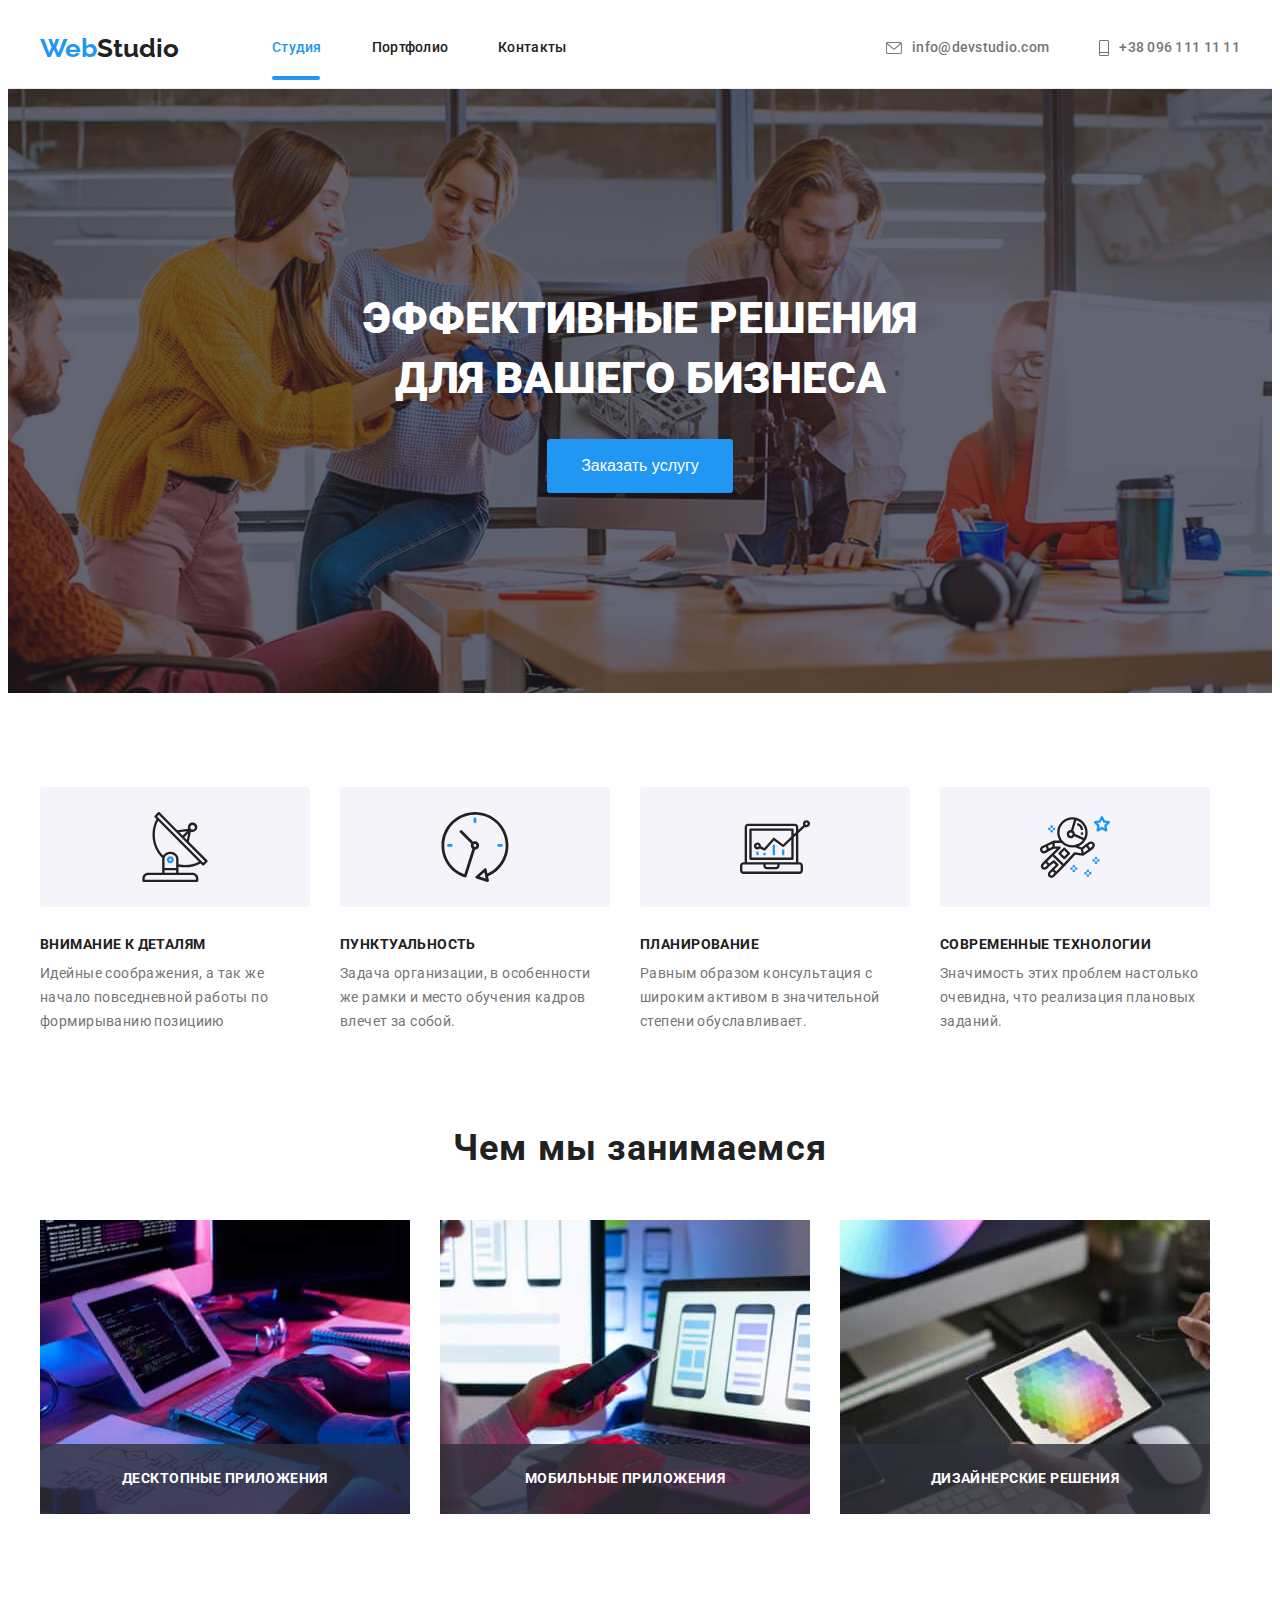
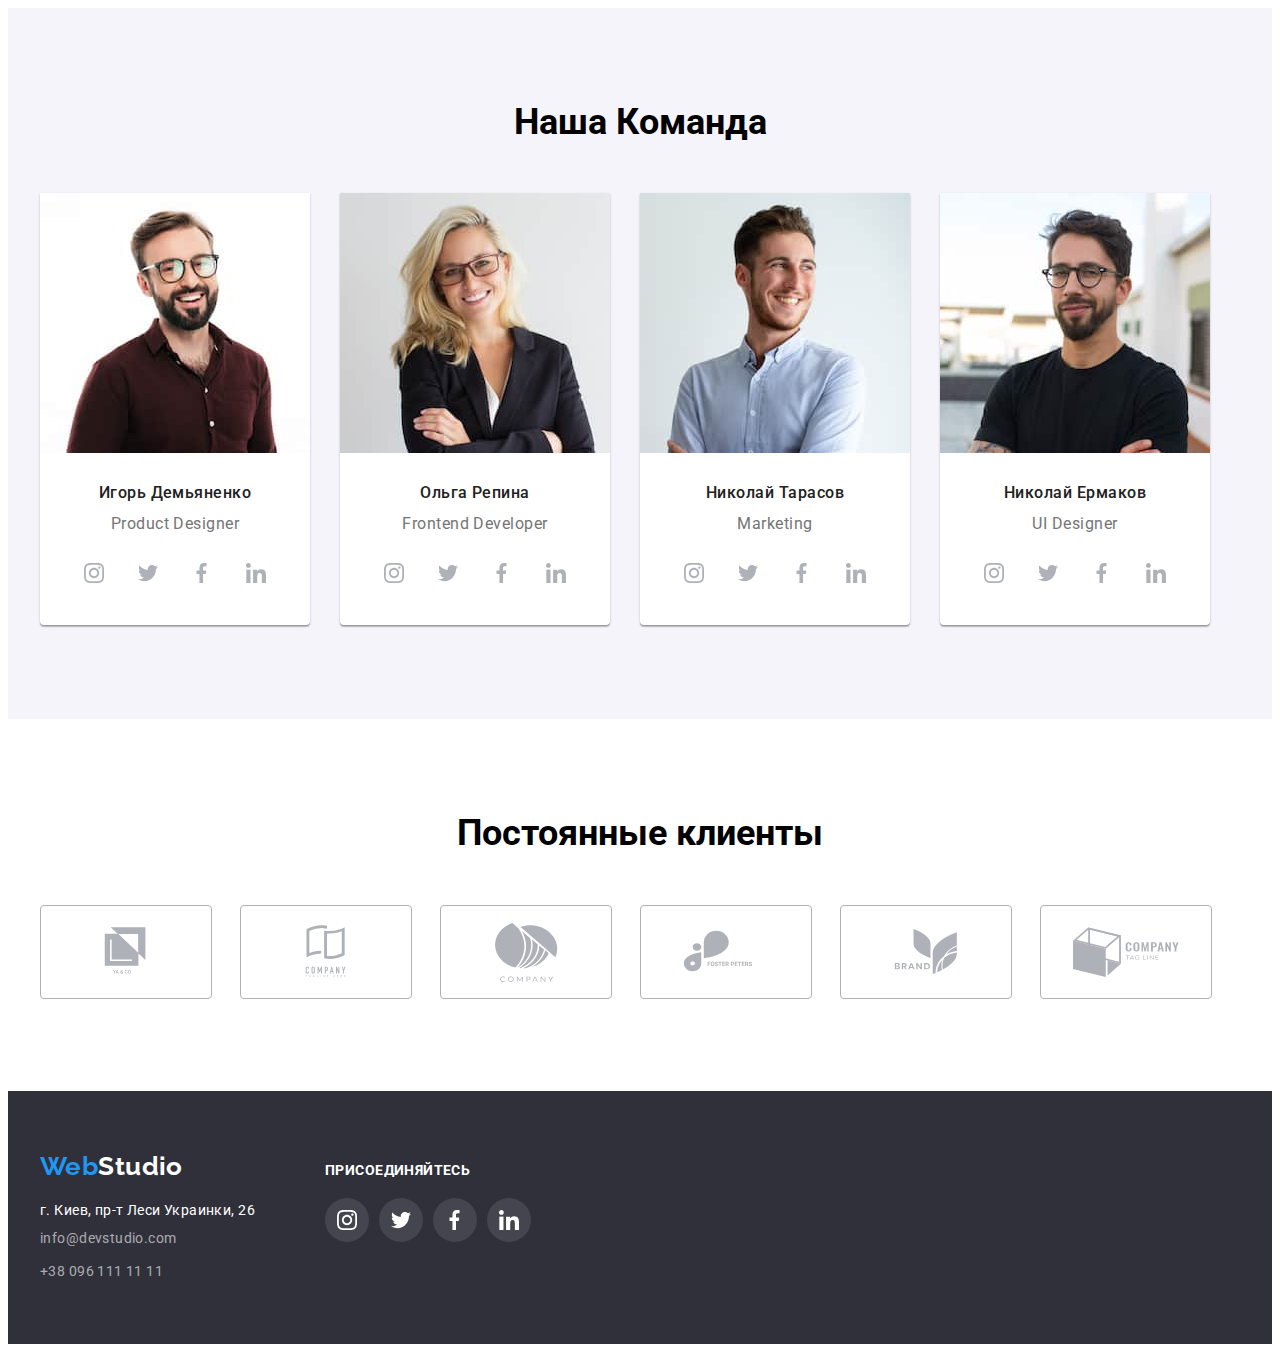
==== index.html @ e5b4b484 "Исправлены адреса для перехода на страницу" ====
<!doctype html>
<html lang="en">
<head>
    <meta charset="UTF-8">
    <meta http-equiv="X-UA-Compatible" content="IE=edge">
    <link rel="stylesheet" href="https://cdnjs.cloudflare.com/ajax/libs/modern-normalize/1.1.0/modern-normalize.min.css" 
    integrity="sha512-wpPYUAdjBVSE4KJnH1VR1HeZfpl1ub8YT/NKx4PuQ5NmX2tKuGu6U/JRp5y+Y8XG2tV+wKQpNHVUX03MfMFn9Q==" crossorigin="anonymous" referrerpolicy="no-referrer" />
    <meta name="viewport" content="width=device-width, initial-scale=1.0">
    <link rel="preconnect" href="https://fonts.googleapis.com">
    <link rel="preconnect" href="https://fonts.gstatic.com" crossorigin>
    <link rel="preconnect" href="https://fonts.googleapis.com">
    <link rel="preconnect" href="https://fonts.gstatic.com" crossorigin>
    <link href="https://fonts.googleapis.com/css2?family=Raleway:wght@700&family=Roboto:wght@400;500;700;900&display=swap" rel="stylesheet">
    <!-- <link href="https://fonts.googleapis.com/css2?family=Raleway:wght@200&display=swap" rel="stylesheet"> -->
     <link rel="stylesheet" href="css/style.css"> 
    <title>Studio</title>
</head>
<body>
    <!-- Header -->
   
          <header class="header">
                <div class="container contacts-header" >
                <nav class="main-nav">
                   
                    <a class="web-studio" href="https://www.coherence.digital/"><span class="web">Web</span>Studio</a>
                
                    <ul class="site-nav">
                        <li class="item"><a class="text-studio" href="#">Студия</a></li>
                        <li class="item"><a class="text-portfolio" href="https://den4icguti.github.io/-goit-markup-hw-05/portfolio.html">Портфолио</a></li>
                        <li class="item"><a class="contacts" href="#">Контакты</a></li>
                    </ul>
                   
                </nav>
                
                       <ul class="contacts-header">
                       <li class="item">
                             
                                <a class="mail-header" href="mailto:info@devstudio">
                                    
                                    <svg class="icon-right" width="16" height="12">
                                        <use  href="./img/spraits.svg#icon-mail"></use>
                                     </svg>
                                    
                                    info@devstudio.com</a>
                            </li>
                            <li class="item"><a class="tel-header" href="tel:+380961111111">
                                <svg class="icon-right" width="10" height="16">
                                    <use  href="./img/spraits.svg#smart"></use>
                                 </svg>
                                 +38 096 111 11 11</a>
                        </li>
                        </ul>
                 </div>
                      
            </header><!-- /Header -->
        
       
    <!-- Banner_content -->
    <main>
           <section class="banner">
                <div class="container">
                        <h1 class="banner__text">
                           Эффективные решения <br> для вашего бизнеса
                        </h1>
                       
                            <button  class="btn-text-banner" type="button"  data-modal-open >Заказать услугу</button>
                                <div class="backdrop is-hidden" data-modal>
                                  
                        <div class="close">
                            <button data-modal-close>X

                                </button>
                                </div>    
                            
                        </div>
                    </div>
             </section>

           <!-- /Banner_content -->
    
            
       
      <!-- Features -->

      <section class="section ">
         <div class="container">
                <ul class="features">
                    <li class="description-item">
                        <div class="icon-features">
                            <svg class="icons-feature" width="70" height="70">
                                <use href="./img/spraits.svg#antenna"></use>
                             </svg>
                        </div>
                        <h3 class="text-features">Внимание к деталям</h3>
                        <p class="description">
                           Идейные соображения, а так же начало повседневной работы по формирыванию позициию
                        </p>
                       
                    </li>
                    <li  class="description-item">
                        <div class="icon-features">
                            <svg class="icons-feature" width="70" height="70">
                                <use href="./img/spraits.svg#clock"></use>
                             </svg>
                        </div>
                        <h3  class="text-features">Пунктуальность</h3>
                        <p class="description">
                            Задача организации, в особенности же рамки и место обучения кадров влечет за собой.
                        </p>
                    </li>
                    <li class="description-item" >
                        <div class="icon-features">
                            <svg class="icons-feature" width="70" height="70">
                                <use href="./img/spraits.svg#diagram"></use>
                             </svg>
                        </div>
                        <h3 class="text-features"> Планирование </h3>
                        <p class="description">
                            Равным образом консультация с широким активом в значительной степени обуславливает.
                        </p>
                    </li>
                    <li  class="description-item">
                        <div class="icon-features">
                            <svg class="icons-feature" width="70" height="70">
                                <use href="./img/spraits.svg#astronaut"></use>
                             </svg>
                        </div>
                        <h3 class="text-features">Современные технологии</h3>
                        <p class="description">
                            Значимость этих проблем настолько очевидна, что реализация плановых заданий.
                        </p>
                    </li>
                </ul>
             </div>
         </section>
         
        
     
    
 <!-- /Features -->

            <!-- Works -->
                <section class=" section section-inner" >
                    <div class="container ">

                        <h2 class="technology">Чем мы занимаемся</h2>
                        <ul class="technology-inner">
                            
                                <div class="inner-technology">
                                    <li class="item-technology">
                                    <img class="img-technology" src="./img/image/img_1.jpg" width="370" height="294" alt="application Development" title="Application Development">
                                     <h2 class="inner-text">
                                        Десктопные приложения
                                    </h2>
                                </li>
                                </div>
                            
                            <div class="inner-technology">
                                <li class="item-technology">
                                    <img class="img-technology" src="./img/image/img_2.jpg" width="370" height="294" alt="adaptation" title="Adaptation">
                                    <h2 class="inner-text">
                                        Мобильные приложения
                                    </h2>
                                </li>
                            </div>
                           
                            <div class="inner-technology">
                                <li class="item-technology">
                                    <img class="img-technology" src="./img/image/img_3.jpg" width="370" height="294" alt="adaptation" title="Adaptation">
                                    <h2 class="inner-text">
                                        Дизайнерские решения
                                    </h2>
                                </li>
                            </div>    
                          
                    
                </ul>
    
                </section>
                   
                   
               

                <!-- Team__Work -->
                 <section class="inner-content section">
                     <div class="container">

                        <h2 class="our-team">
                            Наша Команда
                         </h2>
                         
                         <ul class="inner-team ">
                         
                             <li class="team"><img class="team-card" src="./img/image/works__team/img.jpg" width="270"  height="260" alt="" title="Игорь Демьяненко">
                                <div class="item-work">
                                    <h3 class="name-developer">
                                        Игорь Демьяненко
                                    </h3>
                                       
                                     <p class="position">
                                          Product Designer
                                      </p>
                                     <ul class="social-set">
                                         <li class="item-social">
                                             <a class="social-link" href="">
                                                <svg  class="item-socials"  width="20" height="20">
                                                    <use href="./img/spraits.svg#instagram"></use>
                                                 </svg>
                                             </a>
                                         
                                         </li>
                                         <li  class="item-social">
                                            <a class="social-link" href="">
                                                <svg  class="item-socials"  width="20" height="20">
                                                    <use   href="./img/spraits.svg#twitter"></use>
                                                 </svg>
                                             </a>
                                         </li>
                                         <li  class="item-social">
                                            <a class="social-link" href="#">
                                                <svg   class="item-socials"  width="20" height="20">
                                                    <use href="./img/symbol-defs.svg#facebook"></use>
                                                 </svg>
                                             </a>
                                         </li>

                                         <li  class="item-social">
                                            <a class="social-link" href="#">
                                                <svg  class="item-socials" width="20" height="20">
                                                    <use href="./img/spraits.svg#linkedin"></use>
                                                 </svg>
                                             </a>
                                         </li>  
                                     </ul>
                                </div>
                                
                             </li>

                             <li  class="team">
                                 <img class="team-card" src="./img/image/works__team/img_1.jpg" width="270" height="260" alt="" title="Ольга Репина">
                                 <div class="item-work">
                                    <h3 class="name-developer">
                                        Ольга Репина
                                     </h3>
                                     <p class="position">
                                         Frontend Developer
                                     </p>
                                     <ul class="social-set">
                                        <li class="item-social">
                                            <a class="social-link" href="">
                                               <svg  class="item-socials"  width="20" height="20">
                                                   <use href="./img/spraits.svg#instagram"></use>
                                                </svg>
                                            </a>
                                        
                                        </li>
                                        <li  class="item-social">
                                           <a class="social-link" href="">
                                               <svg  class="item-socials"  width="20" height="20">
                                                   <use   href="./img/spraits.svg#twitter"></use>
                                                </svg>
                                            </a>
                                        </li>
                                        <li  class="item-social">
                                           <a class="social-link" href="#">
                                               <svg   class="item-socials"  width="20" height="20">
                                                   <use href="./img/symbol-defs.svg#facebook"></use>
                                                </svg>
                                            </a>
                                        </li>

                                        <li  class="item-social">
                                           <a class="social-link" href="#">
                                               <svg  class="item-socials" width="20" height="20">
                                                   <use href="./img/spraits.svg#linkedin"></use>
                                                </svg>
                                            </a>
                                        </li>  
                                    </ul>
                                 </div>
                                 
                             </li>

                             <li  class="team">
                                 <img class="team-card" src="./img/image/works__team/img_2.jpg" width="270" height="260" alt="Николай Тарасов" title="Николай Тарасов">
                                 <div class="item-work">
                                    <h3 class="name-developer">
                                        Николай Тарасов
                                      </h3>
                                      <p class="position">
                                          Marketing
                                      </p>
                                      <ul class="social-set">
                                        <li class="item-social">
                                            <a class="social-link" href="">
                                               <svg  class="item-socials"  width="20" height="20">
                                                   <use  class="social-icon" href="./img/spraits.svg#instagram"></use>
                                                </svg>
                                            </a>
                                        
                                        </li>
                                        <li  class="item-social">
                                           <a class="social-link" href="">
                                               <svg  class="item-socials"  width="20" height="20">
                                                   <use  class="social-icon"  href="./img/spraits.svg#twitter"></use>
                                                </svg>
                                            </a>
                                        </li>
                                        <li  class="item-social">
                                           <a class="social-link" href="#">
                                               <svg   class="item-socials"  width="20" height="20">
                                                   <use  class="social-icon" href="./img/symbol-defs.svg#facebook"></use>
                                                </svg>
                                            </a>
                                        </li>

                                        <li  class="item-social">
                                           <a class="social-link" href="#">
                                               <svg  class="item-socials" width="20" height="20">
                                                   <use  class="social-icon" href="./img/spraits.svg#linkedin"></use>
                                                </svg>
                                            </a>
                                        </li>  
                                    </ul>
                                 </div>
                                 
                             </li>
                             
                             <li  class="team">
                                 <img class="team-card" src="./img/image/works__team/img_3.jpg" width="270" height="260"  alt="Николай Ермаков" title="Николай Ермаков">
                                 <div class="item-work">
                                    <h3 class="name-developer">
                                        Николай Ермаков
                                     </h3>
                                     <p class="position">
                                         UI Designer
                                     </p>
                                     <ul class="social-set">
                                        <li class="item-social">
                                            <a class="social-link" href="">
                                               <svg  class="item-socials"  width="20" height="20">
                                                   <use  class="social-icon" href="./img/spraits.svg#instagram"></use>
                                                </svg>
                                            </a>
                                        
                                        </li>
                                        <li  class="item-social">
                                           <a class="social-link" href="">
                                               <svg  class="item-socials"  width="20" height="20">
                                                   <use   class="social-icon" href="./img/spraits.svg#twitter"></use>
                                                </svg>
                                            </a>
                                        </li>
                                        <li  class="item-social">
                                           <a class="social-link" href="#">
                                               <svg   class="item-socials"  width="20" height="20">
                                                   <use  class="social-icon"  href="./img/symbol-defs.svg#facebook"></use>
                                                </svg>
                                            </a>
                                        </li>

                                        <li  class="item-social">
                                           <a class="social-link" href="#">
                                               <svg  class="item-socials" width="20" height="20">
                                                   <use  class="social-icon" href="./img/spraits.svg#linkedin"></use>
                                                </svg>
                                            </a>
                                        </li>  
                                    </ul>
                             
                                 </div>
                                 
                             </li>
                         </ul>

                     </div>
                    
                 </section>

                 <section class="section">
                     <div class="container">
                         <h2 class="our-team">Постоянные клиенты</h2>
                         <ul class="clients">
                             <li class="item-clients">
                                
                            <a class="link-company" href="">
                            <div class="inner-company">
                                <svg class="icon-company" width="106" height="60">
                                    <use    href="./img/spraits.svg#icon-company-1"></use>
                                 </svg>
                            </div>
                                
                            </a>
                             </li>
                             <li  class="item-clients">
                                <div class="inner-company"></div>
                                 <a class="link-company" href="">
                                    <svg  class="icon-company"  width="106" height="60">
                                        <use href="./img/spraits.svg#icon-company-2"></use>
                                     </svg>
                                 </a>
                             </li>
                             <li  class="item-clients">
                                <div class="inner-company"></div>
                                 <a class="link-company" href="">
                                    <svg   class="icon-company" width="106" height="60">
                                        <use   href="./img/spraits.svg#icon-company-3"></use>
                                     </svg>
                                 </a>
                             </li>
                             <li  class="item-clients">
                                <div class="inner-company"></div>
                                  <a  class="link-company" href="">
                                    <svg  class="icon-company" width="106" height="60">
                                        <use  href="./img/symbol-company-5.svg#icon-company-4"></use>
                                     </svg>
                                  </a>
                             </li>
                             <li  class="item-clients">
                                <div class="inner-company"></div>
                                 <a class="link-company" href="">
                                    <svg  class="icon-company"  width="106" height="60">
                                        <use   href="./img/spraits.svg#icon-company-5"></use>
                                     </svg>
                                 </a>
                             </li>
                             <li  class="item-clients">
                                <div class="inner-company"></div>
                                <a class="link-company" href="">
                                   <svg  class="icon-company"  width="106" height="60">
                                       <use href="./img/spraits.svg#icon-company-6"></use>
                                    </svg>
                                </a>
                            </li>
                         </ul>
                     </div>
                 </section>
                
          </main>
 <!-- /Works -->

    <!-- footer -->
   
<footer class="footer section-footer">
    <div class="container main-footer">
     

        <div class="inner-adress">
            <address class="address">
                <a  class="web-studio-footer" href="https://www.coherence.digital/"><span class="web">Web</span>Studio</a>
                <a class="inner-address" href="https://goo.gl/maps/U2Tdcyb7d477dYDr9"> г. Киев, пр-т Леси Украинки, 26</a>
                    <a class="mail-footer" href="mailto:info@devstudio.com">info@devstudio.com</a>
                
                <a class="tel-footer" href="tel:+380961111111">+38 096 111 11 11</a>
            </address>

            </div>
        

            <div class="inner-icons">
                <h3 class="title-icons">
                    ПРИСОЕДИНЯЙТЕСЬ
                </h3>
                <ul class="inner-footer-social" >
                     <li class="item-footer-social"><a class="footer-social" href="">
                        <svg class="icon-social"  width="20" height="20">
                            <use href="./img/spraits.svg#instagram"></use>
                        </svg>
                        </a>
                    </li>
                
            <li class="item-footer-social">
                <a class="footer-social" href="">
                            <svg  class="icon-social"   width="20" height="20">
                                <use href="./img/spraits.svg#twitter"></use>
                            </svg>
                            </a>   
                        </li>
                
            <li class="item-footer-social"><a class="footer-social"  href="">
                        <svg class="icon-social"  width="20" height="20">
                            <use href="./img/symbol-defs.svg#facebook"></use>
                        </svg>
                    </a>
                </li>
            
             <li class="item-footer-social"><a class="footer-social" href="">
                <svg class="icon-social"  width="20" height="20">
                    <use href="./img/spraits.svg#linkedin"></use>
                </svg>
                 </a>
              </li>
           </ul>
        </div>
     
</div>
        

            
</footer> <!-- /footer -->
<script src="./js/modal.js"></script>
</body>
</html>
---- css/style.css ----
body{

    font-family:  'Roboto',sans-serif;
   
    background-color:#fff;
}
h1,
h2,
h3,
p,
ul{
    margin: 0;
    padding: 0;
   
}

:root{
    --black: #212121;
    --white:#FFFFFF;
    --grey: #757575;
    --blue:#2196F3;
    --black-grey: #2F303A;

    --presentation-set: 30px;
}

li{
    list-style-type: none;
    padding: 0;
    margin: 0;
    
}
img{
   display: block;
}
.section-footer{
    padding-top: 60px;
    padding-bottom: 60px;
}
.section{
    padding-top: 94px;
    padding-bottom: 94px;
}

/* Header */



.container{
 width: 1200px;
 margin: 0 auto ;
 padding-left: 15px;
 padding-right: 15px;
 
 } 

 .header{
    border-bottom:  1px solid #ECECEC ;
 }
 
.web-studio{
   
    display: block;
    padding-top: 25px;
    padding-bottom: 24px;

    margin-right: 93px;
    font-family: 'Raleway',sans-serif;
    font-style: normal;
    font-weight: bold;
    font-size: 26px;
    line-height:1.19;
    color: var(--black);
    text-decoration: none;

   
  
}

.web{
    color: var(--blue);
}


  
 .site-nav{
     display: flex;
    
 }

 .main-nav{
    display: flex;
    align-items: center;
}

  
   /* очищает крайнюю геометрию */
  
   .item:last-child{
    margin-right: 0;
}

  
.text-studio{
    display: block;
    padding-top: 32px;
    padding-bottom: 32px;

   
    font-style: normal;
    font-weight: 500;
    font-size: 14px;
    line-height: 1.14;
    letter-spacing: 0.02em;
    color: var(--blue);
  
    text-decoration: none;
}



.text-studio::after
{
    content: '';

    position: absolute;
    
    display: block;

    top:76px;
    width: 48px;
    height: 4px;
    border-radius: 2px;
   background-color: var(--blue);
}







.text-portfolio{
    
    display: block;
    padding-top: 32px;
    padding-bottom: 32px;
   
    font-style: normal;
    font-weight: 500;
    font-size: 14px;
    line-height: 1.14;
    letter-spacing: 0.02em;
    color: var(--black);

    text-decoration: none;

   transition: 250ms  cubic-bezier(0.4, 0, 0.2, 1);
   

}

.text-portfolio:hover,
.text-portfolio:focus
{
    color: var(--blue);
}
.contacts{
    display: block;
    padding-top: 32px;
    padding-bottom: 32px;
 
    font-style: normal;
    font-weight: 500;
    font-size: 14px;
    line-height: 1.14;
    letter-spacing: 0.02em;
    color: var(--black);

    text-decoration: none;


    transition: 250ms cubic-bezier(0.4, 0, 0.2, 1);
}
   
   .contacts:hover,
   .contacts:focus
   {
    color: var(--blue);
   }
  /* contacts-header */
 


  .contacts-header{
      display: flex;
      align-items: center;
      margin-left:  auto;
  }

.tel-header{
    display: flex;
    align-items: center;
}






.item{
    margin-right: 50px;
}
  
   .icon-right {
    margin-right: 10px;
    fill: #757575;
    transition: 250ms cubic-bezier(0.4, 0, 0.2, 1);
   }



   .mail-header{
       display: flex;
       align-items: center;
   }



   .mail-header:hover .icon-right,
   .mail-header:focus  .icon-right
   {
    fill: var(--blue);
   }
   .mail-header:hover,
   .mail-header:focus
   {
    color: var(--blue);
   }

  

 .mail-header{
    
    font-style: normal;
    font-weight: 500;
    font-size: 14px;
    line-height: 1.14;
    letter-spacing: 0.02em;
    
    text-decoration: none;

    color:var(--grey);


    transition: 250ms cubic-bezier(0.4, 0, 0.2, 1);

   
    
}
    


   .tel-header{
        
        font-style: normal;
        font-weight: 500;
        font-size: 14px;
        line-height: 1.14;
        letter-spacing: 0.02em;
    
        text-decoration: none;
    
         color: var(--grey);

         transition: 250ms cubic-bezier(0.4, 0, 0.2, 1);
         
    }
    
    
    .tel-header:hover .icon-right,
    .tel-header:focus .icon-right
    {
      fill: var(--blue);
    }
    

   .tel-header:hover, 
   .tel-header:focus
   {
    color: var(--blue)  ;
   }

/* Page-1/index.html */

/* banner */
.banner{

padding-top: 200px;
padding-bottom: 200px;

background-image: linear-gradient(rgba(47, 48, 58, 0.4),rgba(47, 48, 58, 0.4)),
     url(../img/baground-hero/hero.jpg);
     
     background-position: center;
     background-repeat: no-repeat;
     background-size: cover;

     max-width: 100%;
    
    }

 .banner__text{
    
    font-size: 44px;
    font-weight: 900;
    line-height:1.36;
    text-align: center;
    text-transform: uppercase;
    
    color: var(--white);

}





.btn-text-banner{

 font-size: 16px;
  line-height: 1.87;
 
  cursor: pointer;
  color: var(--white);
  background: #2196F3;
  display: block;
  margin: auto;
  margin-top: 30px;
  /* text */
  padding: 10px 32px;

  /* btn */
   border-color: transparent;
   border-radius: 3px;

  
}

.btn-text-banner:hover, .btn-text-banner:focus
{
    background: #188CE8;
    color: var(--white);
    
}

.backdrop.is-hidden{
    visibility: hidden;
    opacity: 0;
    pointer-events: none;
   
}

.backdrop{
position: absolute;
    left: 50%;
    transform: translate(-50%, -50%);
  
    width: 528px;
    height: 580px;
 
background-color: var(--white);

 transition: 250ms;
 box-shadow: 0px 1px 3px rgba(0, 0, 0, 0.12), 0px 1px 1px rgba(0, 0, 0, 0.14), 0px 2px 1px rgba(0, 0, 0, 0.2);

 border-radius: 4px;
 z-index: 1;
}



.close{
    position: relative;
   
}

/* /banner */

/* feature */


.icon-features{
   width: 270px;
   height: 120px;
   margin-right: 30px;
   display: flex;
   align-items: center;
   justify-content: center;
   background-color:#F5F4FA;
   border-radius: 4px;
   margin-bottom: 30px;
   
 }


.features{
    display: flex;
}

.description-item{
    margin-right: 30px;
    width: 270px;
   
}

.description-item:last-child{
    margin-right: 0;
    
}

.inner-content{
    background:  #F5F4FA;
}

.text-features{
   
    font-style: normal;
    font-weight: bold;
    font-size: 14px;
    line-height: 1.14;
    letter-spacing: 0.03em;
    text-transform: uppercase;
    color: var(--black);

   }

.description{
    font-style: normal;
    font-size: 14px;
    line-height: 1.7;

    letter-spacing: 0.03em;

    color: var(--grey);

    margin-top: 10px;
}




.technology{
    margin-bottom: 50px;
    font-style: normal;
    font-weight: bold;
    font-size: 36px;
    line-height: 1.16;
    text-align: center;
    
    letter-spacing: 0.03em;

    color: var(--black);
}

.section.section-inner{
    padding-top: 0px;
}


.technology-inner{
    display: flex;
   
   

}

.item-technology{

  margin-right: 30px;
  
 }
 


 .item-technology:not(:last-child){
   
    margin-right: 0px;
 

}


.inner-technology{
    position: relative;
}

.inner-text{
position: absolute;

bottom: 0px;

width: 370px;
height: 70px;

background: rgba(47, 48, 58, 0.8);


font-weight: bold;
font-size: 14px;
line-height: 1.14;
text-align: center;
letter-spacing: 0.03em;
text-transform: uppercase;
display: flex;
align-items: center;
justify-content: center;
color: var(--white);
}





/* /feature */



.inner-team{
    display: flex;
    
}

.inner-team .team{
    margin-right: 30px;
    background-color: #ffff;
    border-radius: 5px;
    box-shadow: 0px 1px 3px rgba(0, 0, 0, 0.12), 0px 1px 1px rgba(0, 0, 0, 0.14), 0px 2px 1px rgba(0, 0, 0, 0.2);
    border-radius: 0px 0px 4px 4px;
}


.team:last-child{
    margin-right: 0px;
   
}


.team-card{
    display: block;

    
}

.our-team{
   
  margin-bottom: 50px;
   font-style: normal;
    font-weight: bold;
    font-size: 36px;
    line-height: 1.16;
    text-align: center;

   
}


.name-developer{

  margin-bottom: 10px;
  
   width: 270px;
   
   font-style: normal;
    font-weight: 500;
    font-size: 16px;
    line-height: 1.3;
    text-align: center;
    letter-spacing: 0.03em;

    color: var(--black);
   
}

.item-work{
    padding-top: 30px;
    padding-bottom: 30px;
    
}

.position{
    
  font-style: normal;
    font-weight: normal;
    font-size: 16px;
    line-height: 1.3;
    text-align: center;
    letter-spacing: 0.03em;

     color: var(--grey);

     margin-bottom: 16px;
}


.social-set{
    display: flex;
    justify-content: center;
}

.item-socials{
    fill:#AFB1B8;
}

.item-social{
    margin-right: 10px;
    width: 44px;
    height: 44px;

}

.item-social:last-child{
    margin-right: 0;
}


.social-link{
    width: 100%;
    height: 100%;
    display: flex;
    align-items: center;
    justify-content: center;
    border-radius: 50%;
    background-color:#ffffff;
    transition: 250ms cubic-bezier(0.4, 0, 0.2, 1);
}


.social-link:hover,
.social-link:focus
{
    background-color: var(--blue);
   
}

.social-link:hover .item-socials,
.social-link:focus .item-socials
{
 
  fill:var(--white);
  
}



/* Claients
============= */
.clients{
    display: flex;
   
}



.item-clients{
    margin-right: 30px;
    width: 170px;
    height: 92px;
   
   
}
.link-company{
    display: block;
    width: 100%;
    height: 100%;
    display: flex;
    align-items: center;
    justify-content: center;
    border: solid 1px #AFB1B8;
    border-radius: 4px;
    cursor: pointer;

   
}



.icon-company{
    fill:  #AFB1B8;  
    transition: 250ms cubic-bezier(0.4, 0, 0.2, 1);  
   }

   

   .link-company:hover,
   .link-company:focus
   {
       border: solid 1px #2196F3;
   }
  
   .link-company:hover,
   .link-company:focus
   {
       fill: border solid 1px #2196F3;
   }


   .link-company:hover .icon-company,
   .link-company:focus .icon-company
   {
       fill:#2196F3
   }
  
.item-clients:last-child{
    margin-right: 0px;
}








/* /Team Work */
/* page-1/index.html */

.footer{
  background: var( --black-grey);
}

.web-studio-footer{
    font-family: 'Raleway',sans-serif;
    font-style: normal;
    font-weight: bold;
    font-size: 26px;
    line-height:1.19;
   
    color: var(--white);
    text-decoration: none;
    
    display: block;

    padding-bottom: 20px;
  
}



.address{

    font-style: normal;
    font-weight: normal;
    font-size: 14px;
    line-height: 1.16;
    letter-spacing: 0.03em;

    text-decoration: none;

    color: var(--white);
  
}




.inner-address{
    
    font-style: normal;
    font-weight: normal;
    font-size: 14px;
    line-height: 1.16;
    letter-spacing: 0.03em;

    text-decoration: none;

    color: var(--white);
}
.mail-footer{
     display: block;

    margin-top: 9px;

   text-decoration: none;
    font-size: 14px;
    line-height: 1.71;
    letter-spacing: 0.03em;
    color: rgba(255, 255, 255, 0.6);

}

.mail-footer:hover
.mail-footer:focus
{
  color: var(--white);
}


.tel-footer{
    display: block;
    margin-top: 9px;
    
   font-style: normal;
   font-weight: normal;
   font-size: 14px;
   line-height:1.71;
   text-decoration: none;
   letter-spacing: 0.03em;
    color: rgba(255, 255, 255, 0.6);

}

.tel-footer:hover
.tel-footer:focus
{

    color: var(--white);
}

.title-icons{
font-weight: bold;
font-size: 14px;
line-height: 16px;
letter-spacing: 0.03em;
text-transform: uppercase;
color: #FFFFFF;

margin-bottom: 20px;


}


.inner-icons{
    margin-left: 70px;
}

.inner-footer-social{
    display: flex;
  
}




.main-footer{
    display: flex;
    align-items: baseline;
    
}



.icon-social{
    fill: #ffff;
   
}

.item-footer-social{
    margin-right: 10px;
    width: 44px;
    height: 44px;
   
}

.footer-social{
    width: 100%;
    height: 100%;
    display: flex;
    align-items: center;
    justify-content: center;
    border-radius: 50%;
    background-color: rgba(255, 255, 255, 0.1);
    transition: 250ms cubic-bezier(.17,.67,.83,.67);


}

.footer-social:hover,
.footer-social:focus
{
    background-color: var(--blue);
}

.item-footer-social:last-child{
    margin-right: 0;
}





/* Page-2 /Portfolio.html */


.text-portfolio-page-second{
    display: block;
    padding-top: 32px;
    padding-bottom: 32px;
   
   
    font-style: normal;
    font-weight: 500;
    font-size: 14px;
    line-height: 1.14;
    letter-spacing: 0.02em;
    color: var(--blue);
    text-decoration: none;
}

.text-portfolio-page-second::after{
    content: '';
    position: relative;
    display: block;
    top:  33px;
    width: 78px;
    height: 4px;
    border-radius: 2px;
    background-color: var(--blue);
}




.text-studio-page-second{
    display: block;
    padding-top: 32px;
    padding-bottom: 32px;

   
    font-style: normal;
    font-weight: 500;
    font-size: 14px;
    line-height: 1.14;
    letter-spacing: 0.02em;
    color: var(--black);
  
    text-decoration: none;
}


.text-studio-page-second:hover,
.text-studio-page-second:focus
{
    color: var(--blue);
}

/* Buttons
========= */
.buttons-group{
 display: flex;
 
 margin-bottom: 50px;
 
}


.section .btn-section{
    padding-top: 94px;
    padding-bottom: 0px;
}

 .btn-item{

 margin-left:8px;
 justify-content: center;

}



.btn-item:last-child{
    margin-left: 8px;
}

 .btn-item:first-child{
     margin-left: 0px;
 }

 
.btn-all{
    background: var(--blue);
    border-radius: 4px;
    padding: 6px 22px;
    border: transparent;
/* Text */

font-style: normal;
font-weight: 500;
font-size: 16px;
line-height: 1.6;
text-align: center;
letter-spacing: 0.03em;
color: var(--white);
}

.btn-all:hover,
.btn-all:focus{
    box-shadow: 0px 3px 1px rgba(0, 0, 0, 0.1), 0px 1px 2px rgba(0, 0, 0, 0.08), 0px 2px 2px rgba(0, 0, 0, 0.12);
    border-radius: 4px;
    
}


.visually-hidden {
    position: absolute;
    width: 1px;
    height: 1px;
    margin: -1px;
    padding: 0;
    overflow: hidden;
    border: 0;
    clip: rect(0 0 0 0)
  }

.buttons{
    background:  #F5F4FA;
    border-radius: 4px;
    cursor: pointer;
    padding: 6px 22px;

    border: transparent;

    color: var(--black); transition: 250ms cubic-bezier(0.4, 0, 0.2, 1);


    /* Text */

    
    font-style: normal;
    font-weight: 500;
    font-size: 16px;
    line-height: 1.6;

    letter-spacing: 0.03em;

   
}

.buttons:hover,
.buttons:focus
{
color: var(--white);
background: var(--blue);
box-shadow: 0px 3px 1px rgba(0, 0, 0, 0.1), 0px 1px 2px rgba(0, 0, 0, 0.08), 0px 2px 2px rgba(0, 0, 0, 0.12);

}

/* Presentation/ Portfolio 
================= */
.presentation{
  
display: flex;
flex-wrap: wrap;


margin-left: calc(-1 * var(--presentation-set));
margin-top: calc(-1 * var(--presentation-set));




/* padding-bottom: 94px; */
}

.presintation-item{
   
   flex-basis: calc(100% /  var(--presentation-set) );

   margin-left: var(--presentation-set);
   margin-top:   var(--presentation-set);
 

  
}
 .inner-text-present{
     padding-top: 20px;
    padding-bottom: 20px;
    padding-left: 24px;
    padding-right: 24px;

    
    border: 1px solid #EEEEEE; 

    border-top: 1px solid  #EEEEEE;
    
}


.text-heading-present{
 
    font-style: normal;
    font-weight: bold;
    font-size: 18px;
    line-height: 1.5;
    letter-spacing: 0.06em;
     
     color: var(--black);
}

    .cards-portfolio{
        display: block;
}


.discription-text-present{


   font-style: normal;
    font-size: 16px;
    line-height: 1.3;
    letter-spacing: 0.03em;
    
    color: var(--grey);

     margin-top: 4px; 

}

.link-presentation{
   text-decoration: none;
   width: 370px;
   display: block;
  
}
.link-presentation:hover{
    box-shadow: 0px 1px 1px rgba(0, 0, 0, 0.12), 0px 4px 4px rgba(0, 0, 0, 0.06), 1px 4px 6px rgba(0, 0, 0, 0.16);
   }
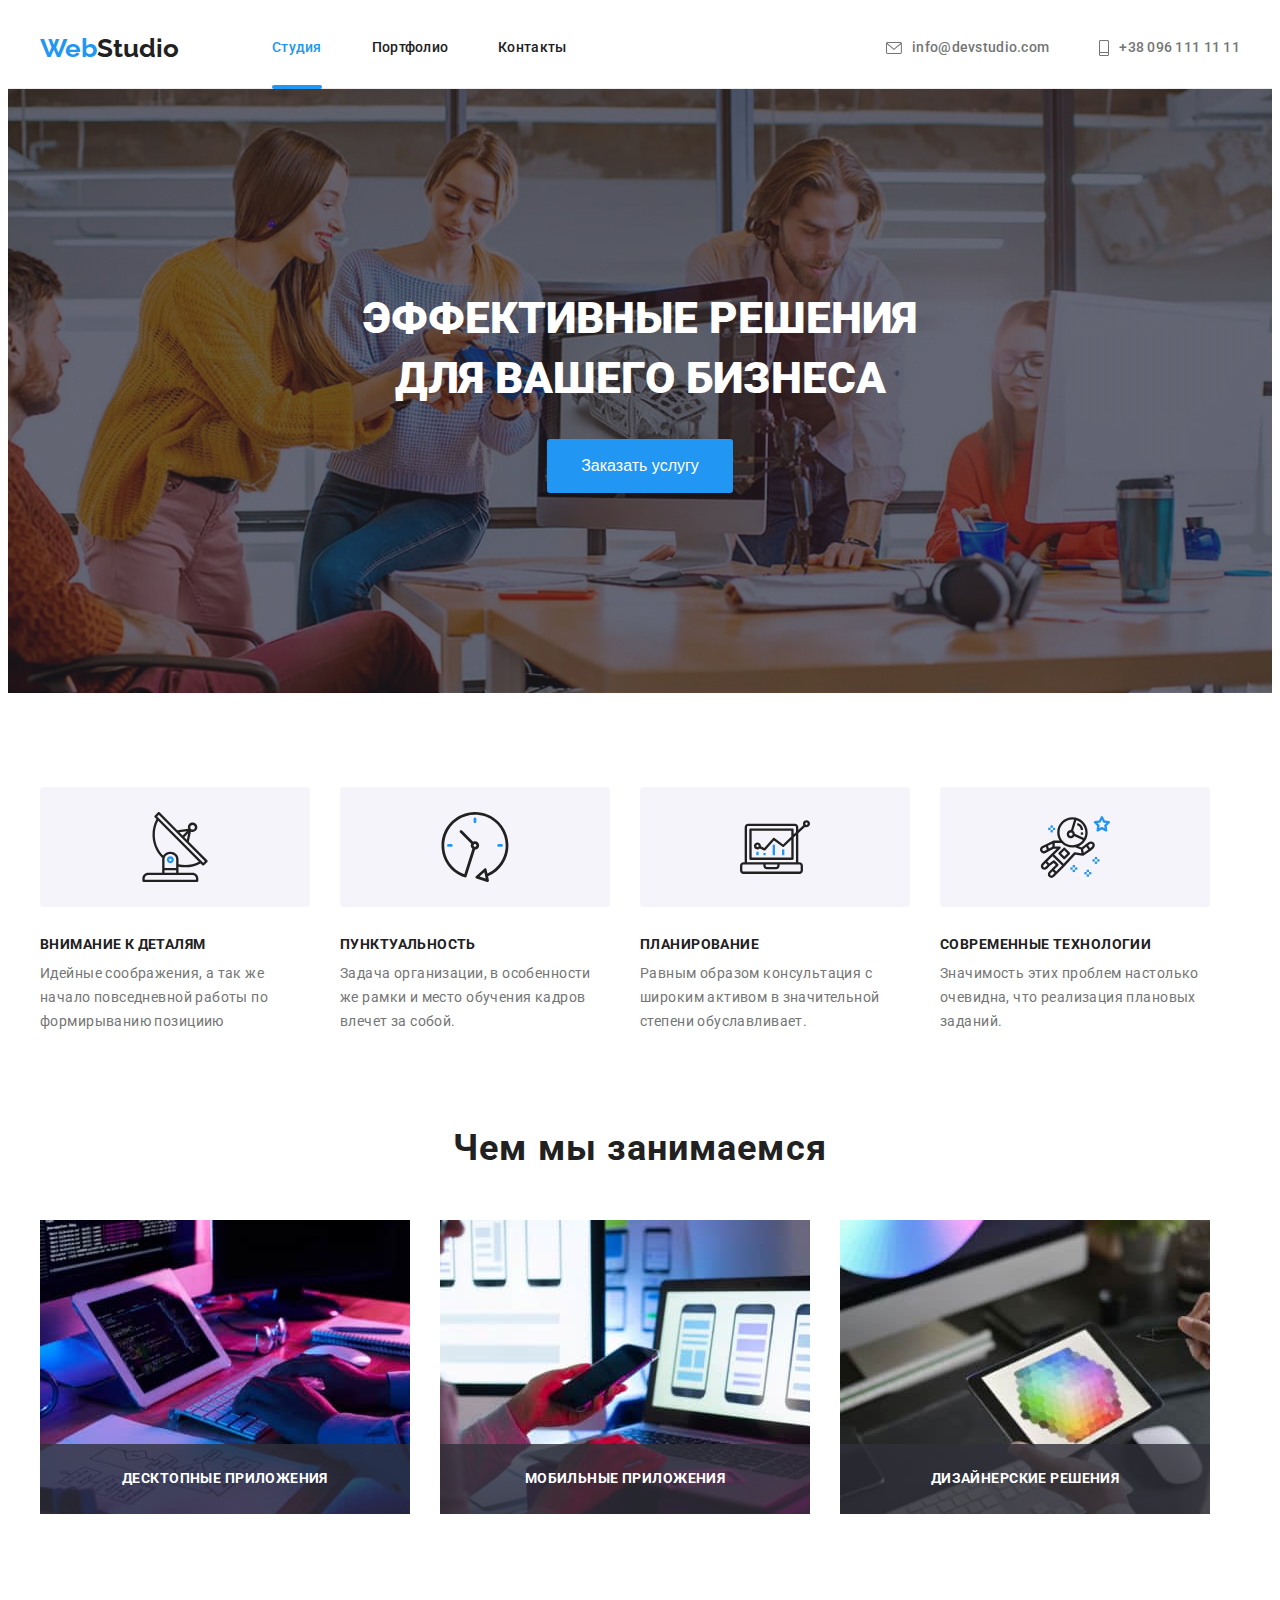
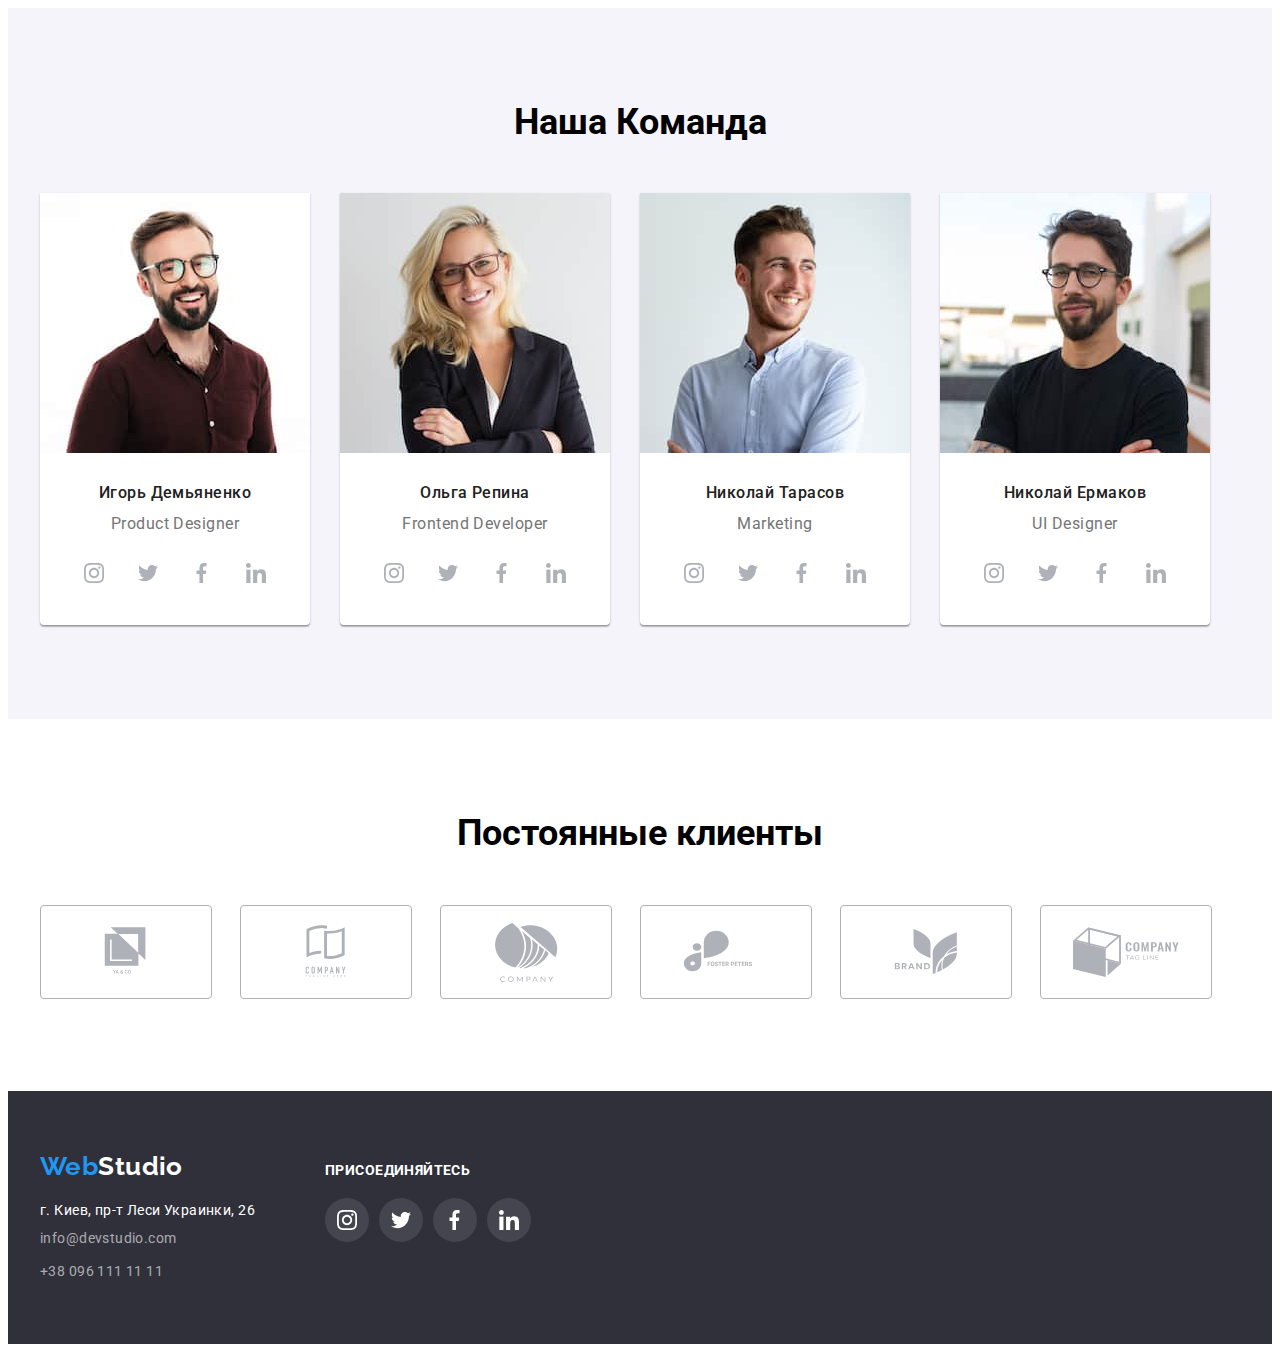
==== commit 7c1239d9: "Добавлены правки" ====
--- a/index.html
+++ b/index.html
@@ -62,18 +62,10 @@
                         <h1 class="banner__text">
                            Эффективные решения <br> для вашего бизнеса
                         </h1>
-                       
-                            <button  class="btn-text-banner" type="button"  data-modal-open >Заказать услугу</button>
-                                <div class="backdrop is-hidden" data-modal>
-                                  
-                        <div class="close">
-                            <button data-modal-close>X
-
-                                </button>
-                                </div>    
+                     
+                            <button  class="btn-text-banner" type="button" data-modal-open >Заказать услугу</button>
                             
                         </div>
-                    </div>
              </section>
 
            <!-- /Banner_content -->
@@ -141,7 +133,7 @@
 
             <!-- Works -->
                 <section class=" section section-inner" >
-                    <div class="container ">
+                    <div class="container">
 
                         <h2 class="technology">Чем мы занимаемся</h2>
                         <ul class="technology-inner">
@@ -152,8 +144,9 @@
                                      <h2 class="inner-text">
                                         Десктопные приложения
                                     </h2>
+                                </div>
                                 </li>
-                                </div>
+                                
                             
                             <div class="inner-technology">
                                 <li class="item-technology">
@@ -161,8 +154,9 @@
                                     <h2 class="inner-text">
                                         Мобильные приложения
                                     </h2>
-                                </li>
+                               
                             </div>
+                        </li>   
                            
                             <div class="inner-technology">
                                 <li class="item-technology">
@@ -171,8 +165,9 @@
                                         Дизайнерские решения
                                     </h2>
                                 </li>
-                            </div>    
-                          
+                            </div>   
+                        
+                      
                     
                 </ul>
     
@@ -498,6 +493,18 @@
 
             
 </footer> <!-- /footer -->
+<div class="backdrop is-hidden " data-modal>
+                                  
+    <div class="window-form">
+        <button class="inner-win" data-modal-close>
+
+            <svg class="close-win" width="11" height="11">
+                <use  href="./img/win-close.svg#icon-close"></use>
+             </svg>
+            </button>
+         </div>    
+        
+  </div>
 <script src="./js/modal.js"></script>
 </body>
 </html> --- a/css/style.css
+++ b/css/style.css
@@ -115,6 +115,7 @@
     color: var(--blue);
   
     text-decoration: none;
+    position: relative;
 }
 
 
@@ -127,8 +128,8 @@
     
     display: block;
 
-    top:76px;
-    width: 48px;
+    bottom: -1px;
+    width: 100%;
     height: 4px;
     border-radius: 2px;
    background-color: var(--blue);
@@ -305,8 +306,11 @@
      background-position: center;
      background-repeat: no-repeat;
      background-size: cover;
-
-     max-width: 100%;
+    display: block;
+     max-width: 1600px;
+    margin-right: auto;
+    margin-left:auto;
+    
     
     }
 
@@ -354,36 +358,62 @@
     
 }
 
-.backdrop.is-hidden{
+
+.backdrop{
+    position: fixed;
+    width: 100vw;
+    height: 100vh;
+    
+    background-color: rgba(0, 0, 0, 0.2);
+    top: 0;
+
+    
+
+    transition: opacity 250ms linear, visibility 300ms;  
+    /* display: flex;
+    align-items: center;
+    justify-content: center; */
+}
+
+.window-form{
+    position: absolute;
+    width: 528px;
+    min-height: 581px;
+    background-color: #ffffff;
+    border-radius: 4px;
+    left: 50%;
+    top: 50%;
+    transform: translate(-50%, -50%);
+    box-shadow: 0px 1px 3px rgba(0, 0, 0, 0.12), 0px 1px 1px rgba(0, 0, 0, 0.14), 0px 2px 1px rgba(0, 0, 0, 0.2);
+    
+     padding: 30px;
+
+   
+}
+
+
+.inner-win{
+    width: 30px;
+    height: 30px;
+    border-radius: 50%;
+    border: solid 1px rgba(0, 0, 0, 0.1);
+    background-color:unset; 
+    top:8px;
+    right: 8px;
+    position: absolute;
+}
+
+
+.is-hidden.backdrop{
+    opacity: 0;
     visibility: hidden;
-    opacity: 0;
     pointer-events: none;
-   
-}
-
-.backdrop{
-position: absolute;
-    left: 50%;
-    transform: translate(-50%, -50%);
-  
-    width: 528px;
-    height: 580px;
- 
-background-color: var(--white);
-
- transition: 250ms;
- box-shadow: 0px 1px 3px rgba(0, 0, 0, 0.12), 0px 1px 1px rgba(0, 0, 0, 0.14), 0px 2px 1px rgba(0, 0, 0, 0.2);
-
- border-radius: 4px;
- z-index: 1;
-}
-
-
-
-.close{
-    position: relative;
-   
-}
+
+    
+}
+
+
+
 
 /* /banner */
 
@@ -485,7 +515,7 @@
 
  .item-technology:not(:last-child){
    
-    margin-right: 0px;
+    margin-right: 30px;
  
 
 }
@@ -906,14 +936,16 @@
     letter-spacing: 0.02em;
     color: var(--blue);
     text-decoration: none;
+    
+    position: relative;
 }
 
 .text-portfolio-page-second::after{
     content: '';
-    position: relative;
-    display: block;
-    top:  33px;
-    width: 78px;
+    position:absolute;
+    display: block;
+    bottom:  0;
+    width: 100%;
     height: 4px;
     border-radius: 2px;
     background-color: var(--blue);
@@ -1063,6 +1095,40 @@
 /* padding-bottom: 94px; */
 }
 
+.overlay{
+    position: relative;
+    overflow: hidden;
+}
+
+.top-text{
+    position: absolute;
+    top: 0;
+    left:0;
+    height: 100%;
+    display: block;
+     padding-top: 63px;
+     padding-bottom: 63px;
+     padding-left: 24px;
+     padding-right: 24px;
+     background:  rgba(33, 150, 243, 0.9);
+     opacity: 0.5;
+     overflow: auto;
+     transform: translateY(100%);
+
+     transition: transform 500ms linear;
+
+     font-weight: normal;
+     font-size: 18px;
+     line-height: calc(28 / 18);
+     letter-spacing: 0.03em;
+     color: var(--white);
+}
+
+.presintation-item:hover .top-text{
+    transform: translateY(0%);
+}
+
+
 .presintation-item{
    
    flex-basis: calc(100% /  var(--presentation-set) );
@@ -1123,7 +1189,9 @@
    display: block;
   
 }
-.link-presentation:hover{
+.link-presentation:hover
+.link-presentation:focus
+{
     box-shadow: 0px 1px 1px rgba(0, 0, 0, 0.12), 0px 4px 4px rgba(0, 0, 0, 0.06), 1px 4px 6px rgba(0, 0, 0, 0.16);
    }
    
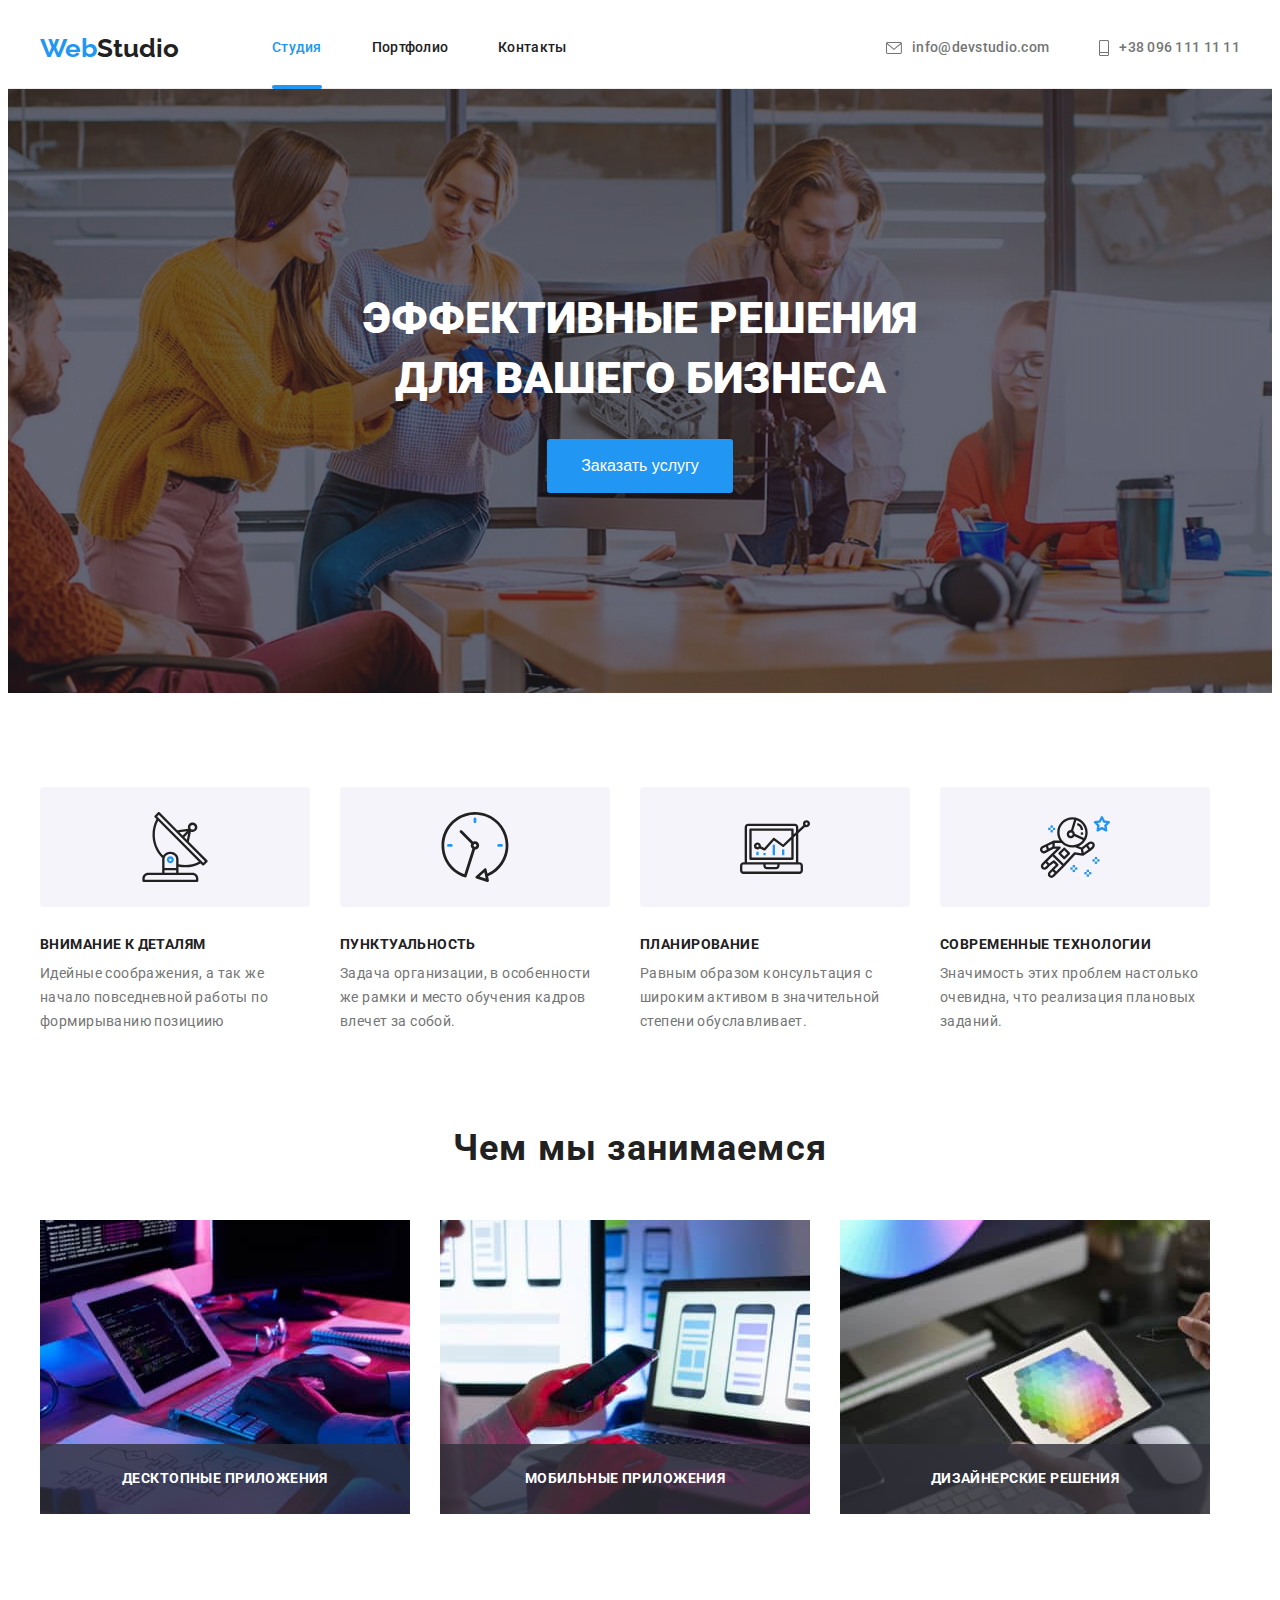
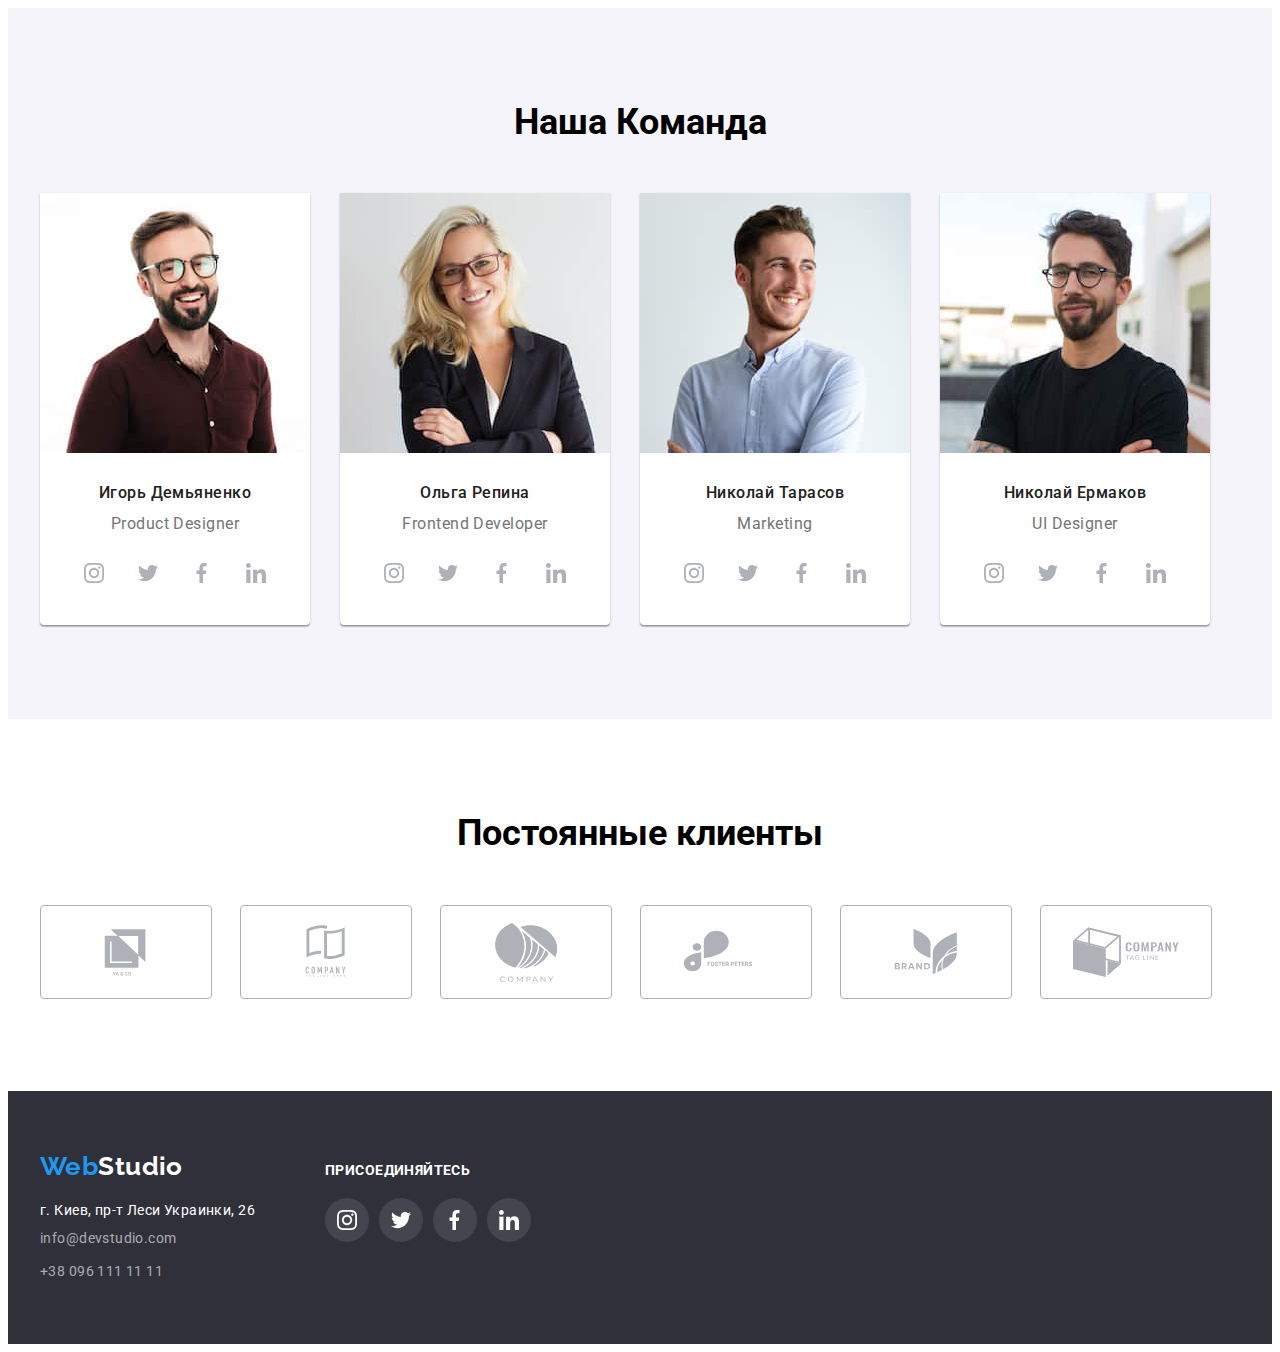
==== commit d7cacce9: "добавлены правки, для перехода анимации" ====
--- a/index.html
+++ b/index.html
@@ -136,43 +136,45 @@
                     <div class="container">
 
                         <h2 class="technology">Чем мы занимаемся</h2>
+                        
                         <ul class="technology-inner">
-                            
+                            <li class="item-technology">
                                 <div class="inner-technology">
-                                    <li class="item-technology">
+                                    
                                     <img class="img-technology" src="./img/image/img_1.jpg" width="370" height="294" alt="application Development" title="Application Development">
                                      <h2 class="inner-text">
                                         Десктопные приложения
                                     </h2>
                                 </div>
-                                </li>
+                            </li>
                                 
                             
-                            <div class="inner-technology">
+                           
                                 <li class="item-technology">
+                                    <div class="inner-technology">
                                     <img class="img-technology" src="./img/image/img_2.jpg" width="370" height="294" alt="adaptation" title="Adaptation">
                                     <h2 class="inner-text">
                                         Мобильные приложения
                                     </h2>
                                
                             </div>
-                        </li>   
+                        </li>
                            
-                            <div class="inner-technology">
+                            
                                 <li class="item-technology">
+                                    <div class="inner-technology">
                                     <img class="img-technology" src="./img/image/img_3.jpg" width="370" height="294" alt="adaptation" title="Adaptation">
                                     <h2 class="inner-text">
                                         Дизайнерские решения
                                     </h2>
+                                </div>
                                 </li>
-                            </div>   
-                        
+                         </ul>
                       
-                    
-                </ul>
-    
-                </section>
-                   
+                      
+                        </div>
+                    </section>
+
                    
                
 
@@ -379,16 +381,16 @@
                              <li class="item-clients">
                                 
                             <a class="link-company" href="">
-                            <div class="inner-company">
+                         
                                 <svg class="icon-company" width="106" height="60">
                                     <use    href="./img/spraits.svg#icon-company-1"></use>
                                  </svg>
-                            </div>
+                         
                                 
                             </a>
                              </li>
                              <li  class="item-clients">
-                                <div class="inner-company"></div>
+                              
                                  <a class="link-company" href="">
                                     <svg  class="icon-company"  width="106" height="60">
                                         <use href="./img/spraits.svg#icon-company-2"></use>
@@ -396,7 +398,7 @@
                                  </a>
                              </li>
                              <li  class="item-clients">
-                                <div class="inner-company"></div>
+                               
                                  <a class="link-company" href="">
                                     <svg   class="icon-company" width="106" height="60">
                                         <use   href="./img/spraits.svg#icon-company-3"></use>
@@ -404,7 +406,7 @@
                                  </a>
                              </li>
                              <li  class="item-clients">
-                                <div class="inner-company"></div>
+                                
                                   <a  class="link-company" href="">
                                     <svg  class="icon-company" width="106" height="60">
                                         <use  href="./img/symbol-company-5.svg#icon-company-4"></use>
@@ -412,7 +414,7 @@
                                   </a>
                              </li>
                              <li  class="item-clients">
-                                <div class="inner-company"></div>
+                               
                                  <a class="link-company" href="">
                                     <svg  class="icon-company"  width="106" height="60">
                                         <use   href="./img/spraits.svg#icon-company-5"></use>
@@ -420,7 +422,7 @@
                                  </a>
                              </li>
                              <li  class="item-clients">
-                                <div class="inner-company"></div>
+                                
                                 <a class="link-company" href="">
                                    <svg  class="icon-company"  width="106" height="60">
                                        <use href="./img/spraits.svg#icon-company-6"></use>
--- a/css/style.css
+++ b/css/style.css
@@ -156,7 +156,7 @@
 
     text-decoration: none;
 
-   transition: 250ms  cubic-bezier(0.4, 0, 0.2, 1);
+   transition:  color 250ms cubic-bezier(0.4, 0, 0.2, 1);
    
 
 }
@@ -181,7 +181,7 @@
     text-decoration: none;
 
 
-    transition: 250ms cubic-bezier(0.4, 0, 0.2, 1);
+    transition: color 250ms cubic-bezier(0.4, 0, 0.2, 1);
 }
    
    .contacts:hover,
@@ -216,7 +216,7 @@
    .icon-right {
     margin-right: 10px;
     fill: #757575;
-    transition: 250ms cubic-bezier(0.4, 0, 0.2, 1);
+    transition: fill 250ms cubic-bezier(0.4, 0, 0.2, 1);
    }
 
 
@@ -254,7 +254,7 @@
     color:var(--grey);
 
 
-    transition: 250ms cubic-bezier(0.4, 0, 0.2, 1);
+    transition: color 250ms cubic-bezier(0.4, 0, 0.2, 1);
 
    
     
@@ -274,7 +274,8 @@
     
          color: var(--grey);
 
-         transition: 250ms cubic-bezier(0.4, 0, 0.2, 1);
+         
+         transition:  color 250ms cubic-bezier(0.4, 0, 0.2, 1);
          
     }
     
@@ -348,6 +349,8 @@
    border-color: transparent;
    border-radius: 3px;
 
+   transition:  background-color 250ms cubic-bezier(0.4, 0, 0.2, 1);
+
   
 }
 
@@ -513,9 +516,9 @@
  
 
 
- .item-technology:not(:last-child){
-   
-    margin-right: 30px;
+ .item-technology:last-child{
+   
+    margin-right: 0px;
  
 
 }
@@ -662,7 +665,8 @@
     justify-content: center;
     border-radius: 50%;
     background-color:#ffffff;
-    transition: 250ms cubic-bezier(0.4, 0, 0.2, 1);
+    
+    transition:  background-color 250ms cubic-bezier(0.4, 0, 0.2, 1);
 }
 
 
@@ -710,6 +714,8 @@
     border-radius: 4px;
     cursor: pointer;
 
+    transition: color 250ms cubic-bezier(0.4, 0, 0.2, 1);
+
    
 }
 
@@ -717,7 +723,7 @@
 
 .icon-company{
     fill:  #AFB1B8;  
-    transition: 250ms cubic-bezier(0.4, 0, 0.2, 1);  
+    transition: fill 250ms cubic-bezier(0.4, 0, 0.2, 1); 
    }
 
    
@@ -901,7 +907,7 @@
     justify-content: center;
     border-radius: 50%;
     background-color: rgba(255, 255, 255, 0.1);
-    transition: 250ms cubic-bezier(.17,.67,.83,.67);
+    transition: background-color 250ms cubic-bezier(.17,.67,.83,.67);
 
 
 }
@@ -1052,8 +1058,9 @@
     padding: 6px 22px;
 
     border: transparent;
-
-    color: var(--black); transition: 250ms cubic-bezier(0.4, 0, 0.2, 1);
+   color: var(--black); 
+
+   transition:  background-color 250ms cubic-bezier(0.4, 0, 0.2, 1);
 
 
     /* Text */
@@ -1080,6 +1087,17 @@
 
 /* Presentation/ Portfolio 
 ================= */
+
+.visually-hidden {
+    position: absolute;
+    width: 1px;
+    height: 1px;
+    margin: -1px;
+    padding: 0;
+    overflow: hidden;
+    border: 0;
+    clip: rect(0 0 0 0)
+  }
 .presentation{
   
 display: flex;
@@ -1111,11 +1129,11 @@
      padding-left: 24px;
      padding-right: 24px;
      background:  rgba(33, 150, 243, 0.9);
-     opacity: 0.5;
+    
      overflow: auto;
      transform: translateY(100%);
 
-     transition: transform 500ms linear;
+     transition: transform  250ms linear;
 
      font-weight: normal;
      font-size: 18px;
@@ -1124,7 +1142,9 @@
      color: var(--white);
 }
 
-.presintation-item:hover .top-text{
+.presintation-item:hover .top-text,
+.presintation-item:focus .top-text
+ {
     transform: translateY(0%);
 }
 
@@ -1189,7 +1209,7 @@
    display: block;
   
 }
-.link-presentation:hover
+.link-presentation:hover,
 .link-presentation:focus
 {
     box-shadow: 0px 1px 1px rgba(0, 0, 0, 0.12), 0px 4px 4px rgba(0, 0, 0, 0.06), 1px 4px 6px rgba(0, 0, 0, 0.16);
